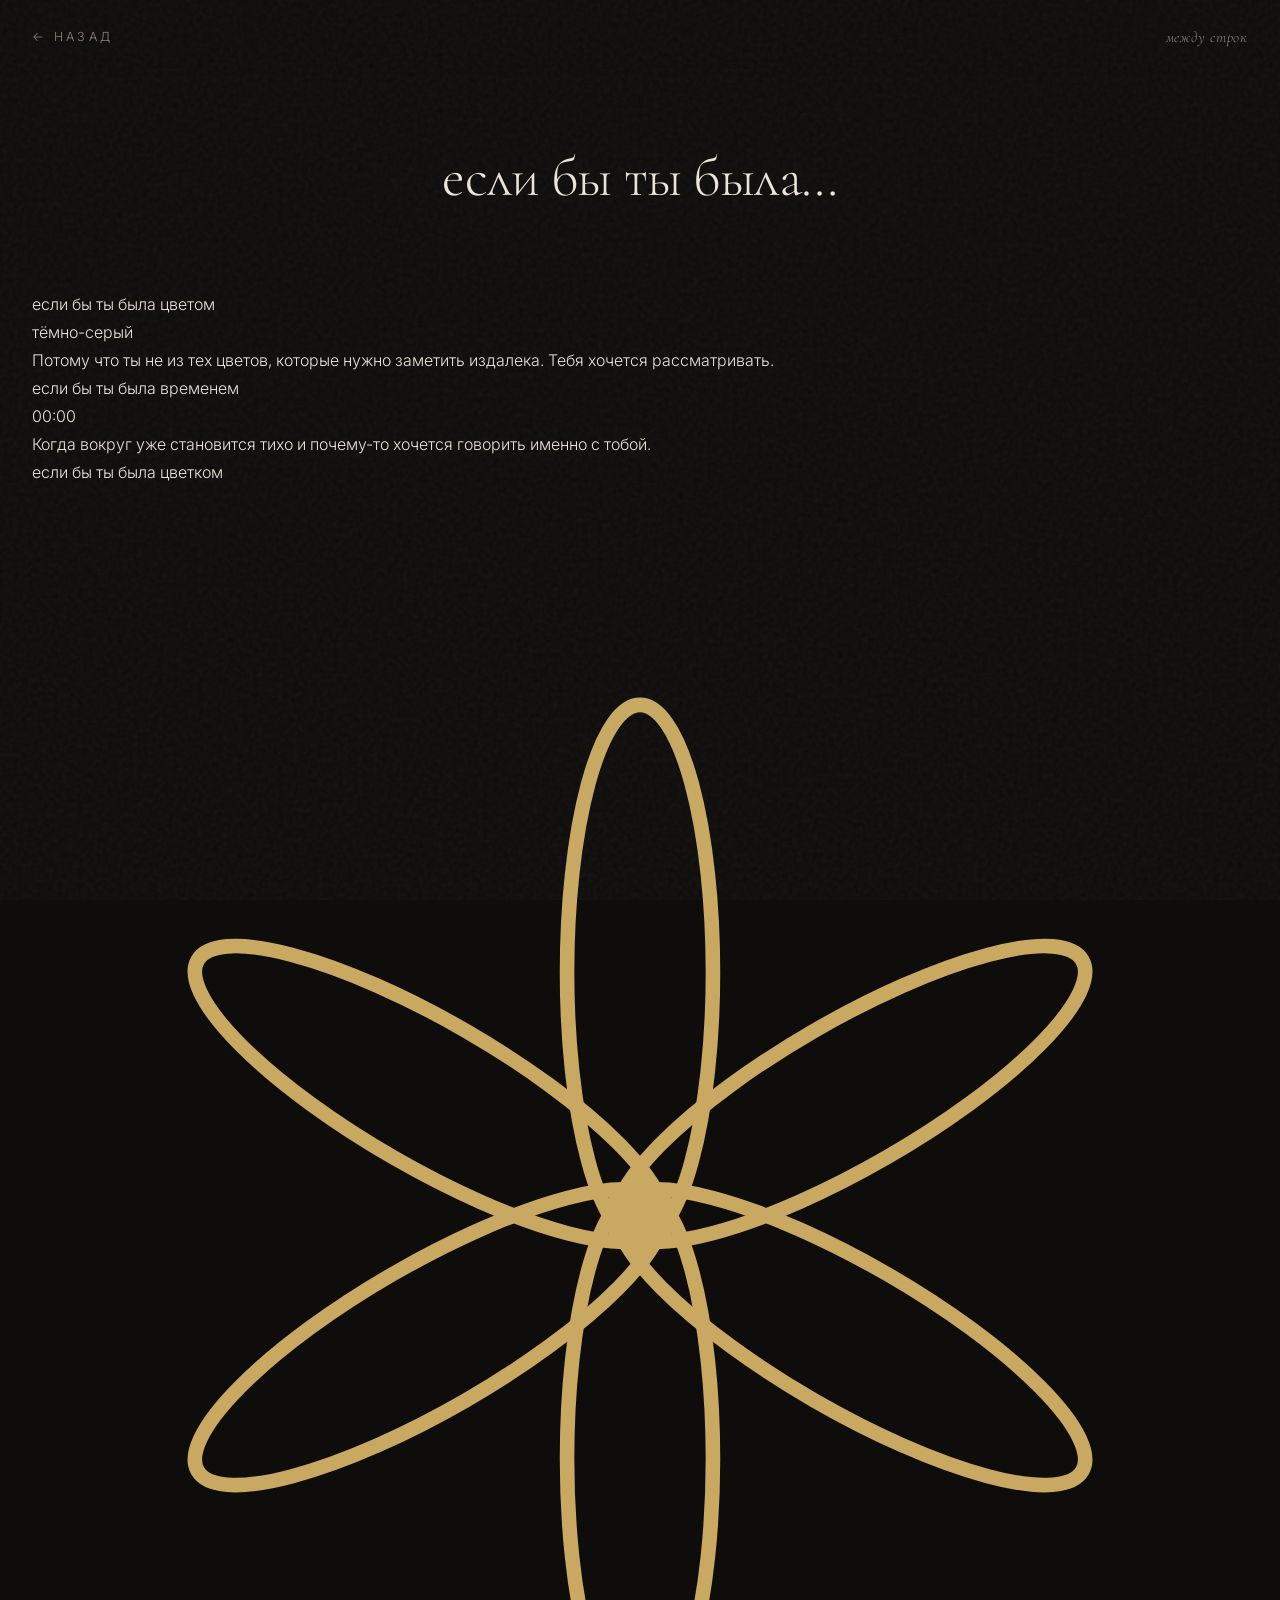
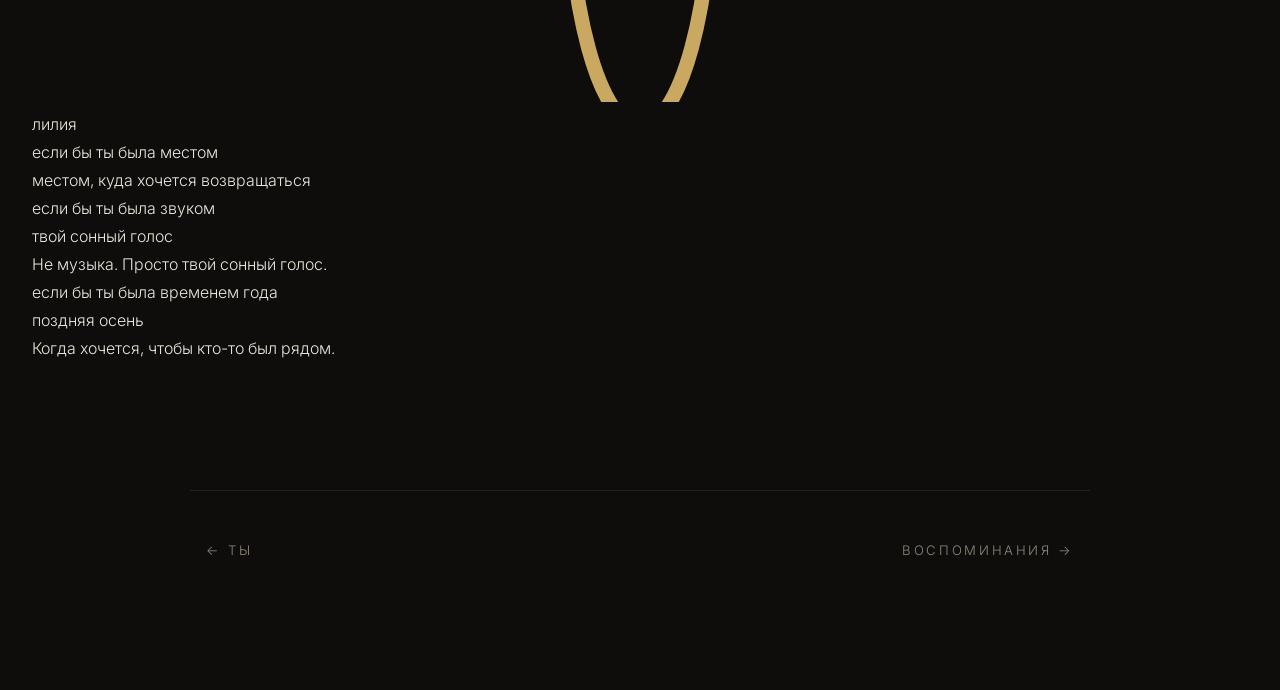
==== pages/my.html @ 0f685ab3 "Create my.html" ====
<!DOCTYPE html>
<html lang="ru">
<head>
<meta charset="UTF-8">
<meta name="viewport" content="width=device-width, initial-scale=1.0">
<title>мы · между строк</title>
<link rel="preconnect" href="https://fonts.googleapis.com">
<link rel="preconnect" href="https://fonts.gstatic.com" crossorigin>
<link href="https://fonts.googleapis.com/css2?family=Cormorant+Garamond:ital,wght@0,300;0,400;0,500;1,300;1,400&family=Inter:wght@300;400&display=swap" rel="stylesheet">
<link rel="stylesheet" href="../style.css">
</head>
<body>

<audio id="bg-music" src="../audio/melody.mp3" loop preload="auto"></audio>

<header class="site-header">
  <a href="../index.html" class="back">← назад</a>
  <span class="brand">между строк</span>
</header>

<main class="page">
  <h1 class="page-title">если бы ты была…</h1>

  <div class="cards-grid">

    <div class="card-ify reveal">
      <div class="q">если бы ты была цветом</div>
      <div class="a">тёмно-серый</div>
      <div class="t">Потому что ты не из тех цветов, которые нужно заметить издалека. Тебя хочется рассматривать.</div>
    </div>

    <div class="card-ify reveal">
      <div class="q">если бы ты была временем</div>
      <div class="a">00:00</div>
      <div class="t">Когда вокруг уже становится тихо и почему-то хочется говорить именно с тобой.</div>
    </div>

    <div class="card-ify reveal" data-lily>
      <div class="q">если бы ты была цветком</div>
      <svg class="lily-svg" viewBox="0 0 100 100">
        <g fill="none" stroke="#c9a961" stroke-width="1.2">
          <ellipse class="petal" cx="50" cy="40" rx="6" ry="22"/>
          <ellipse class="petal" cx="50" cy="40" rx="6" ry="22" transform="rotate(60 50 60)"/>
          <ellipse class="petal" cx="50" cy="40" rx="6" ry="22" transform="rotate(120 50 60)"/>
          <ellipse class="petal" cx="50" cy="40" rx="6" ry="22" transform="rotate(180 50 60)"/>
          <ellipse class="petal" cx="50" cy="40" rx="6" ry="22" transform="rotate(240 50 60)"/>
          <ellipse class="petal" cx="50" cy="40" rx="6" ry="22" transform="rotate(300 50 60)"/>
        </g>
        <circle cx="50" cy="60" r="3" fill="#c9a961"/>
      </svg>
      <div class="a">лилия</div>
    </div>

    <div class="card-ify reveal">
      <div class="q">если бы ты была местом</div>
      <div class="a">местом, куда хочется возвращаться</div>
    </div>

    <div class="card-ify reveal">
      <div class="q">если бы ты была звуком</div>
      <div class="a">твой сонный голос</div>
      <div class="t">Не музыка. Просто твой сонный голос.</div>
    </div>

    <div class="card-ify reveal">
      <div class="q">если бы ты была временем года</div>
      <div class="a">поздняя осень</div>
      <div class="t">Когда хочется, чтобы кто-то был рядом.</div>
    </div>

  </div>

  <nav class="page-nav">
    <a href="ty.html">← ты</a>
    <a href="vospominaniya.html">воспоминания →</a>
  </nav>
</main>

<script src="../audio.js"></script>
<script src="../script.js"></script>
</body>
</html>
---- style.css ----
/* ================= БАЗА ================= */
:root {
  --bg: #0e0d0c;
  --bg-soft: #15130f;
  --text: #ece6db;
  --muted: #8f877a;
  --gold: #c9a961;
  --burgundy: #5c2a35;
  --line: rgba(236, 230, 219, 0.09);
  --serif: 'Cormorant Garamond', Georgia, serif;
  --sans: 'Inter', system-ui, -apple-system, sans-serif;
}

* { margin: 0; padding: 0; box-sizing: border-box; }

html { scroll-behavior: smooth; }

body {
  background: var(--bg);
  color: var(--text);
  font-family: var(--sans);
  font-weight: 300;
  line-height: 1.75;
  overflow-x: hidden;
  -webkit-font-smoothing: antialiased;
  min-height: 100vh;
}

/* Зернистость-плёнка поверх всего */
body::after {
  content: "";
  position: fixed;
  inset: 0;
  pointer-events: none;
  z-index: 9999;
  opacity: 0.05;
  background-image: url("data:image/svg+xml,%3Csvg viewBox='0 0 200 200' xmlns='http://www.w3.org/2000/svg'%3E%3Cfilter id='n'%3E%3CfeTurbulence type='fractalNoise' baseFrequency='0.9' numOctaves='2'/%3E%3C/filter%3E%3Crect width='100%25' height='100%25' filter='url(%23n)'/%3E%3C/svg%3E");
}

a { color: inherit; text-decoration: none; }
button { background: none; border: none; color: inherit; font: inherit; cursor: pointer; }

/* ================= ЗАСТАВКА ================= */
.gate {
  position: fixed;
  inset: 0;
  display: flex;
  align-items: center;
  justify-content: center;
  background: var(--bg);
  z-index: 100;
  transition: opacity 1.4s ease;
}
.gate.fade-out { opacity: 0; pointer-events: none; }

.gate-inner {
  text-align: center;
  padding: 2rem;
  max-width: 640px;
}

.gate-line {
  font-family: var(--serif);
  font-size: clamp(1.1rem, 2.6vw, 1.65rem);
  font-weight: 300;
  font-style: italic;
  color: var(--text);
  opacity: 0;
  filter: blur(6px);
  margin-bottom: 1.2rem;
  letter-spacing: 0.02em;
}
.gate-line.show {
  animation: softAppear 2.2s ease forwards;
}

@keyframes softAppear {
  from { opacity: 0; filter: blur(6px); transform: translateY(6px); }
  to   { opacity: 1; filter: blur(0);  transform: translateY(0); }
}

.gate-btn {
  margin-top: 3rem;
  font-family: var(--serif);
  font-size: 1.15rem;
  letter-spacing: 0.4em;
  text-transform: lowercase;
  color: var(--text);
  opacity: 0;
  padding: 0.6rem 1rem;
}
.gate-btn.show { animation: softAppear 2s ease forwards; }

.gate-btn span {
  display: inline-block;
  transition: opacity 0.5s ease, transform 0.5s ease, filter 0.5s ease;
}
.gate-btn:hover span {
  opacity: 0.3;
  filter: blur(2px);
  transform: translateY(-2px);
}
.gate-btn span:nth-child(1) { transition-delay: 0s; }
.gate-btn span:nth-child(2) { transition-delay: 0.05s; }
.gate-btn span:nth-child(3) { transition-delay: 0.1s; }
.gate-btn span:nth-child(4) { transition-delay: 0.15s; }
.gate-btn span:nth-child(5) { transition-delay: 0.2s; }
.gate-btn span:nth-child(6) { transition-delay: 0.25s; }
.gate-btn span:nth-child(7) { transition-delay: 0.3s; }

/* ================= ГЛАВНАЯ ================= */
.home {
  min-height: 100vh;
  display: flex;
  align-items: center;
  justify-content: center;
  padding: 2rem;
  animation: pageIn 1.6s ease;
}

@keyframes pageIn {
  from { opacity: 0; filter: blur(4px); }
  to   { opacity: 1; filter: blur(0); }
}

.home-inner { text-align: center; }

.home-title {
  font-family: var(--serif);
  font-weight: 300;
  font-size: clamp(3rem, 9vw, 7rem);
  line-height: 1;
  letter-spacing: -0.02em;
  margin-bottom: 3.5rem;
}
.home-title span { display: block; }
.home-title .accent {
  font-style: italic;
  color: var(--gold);
  margin-top: 0.1em;
}

.home-nav {
  display: flex;
  flex-wrap: wrap;
  justify-content: center;
  align-items: center;
  gap: 0.9rem;
  font-size: 0.95rem;
  letter-spacing: 0.15em;
  color: var(--muted);
}

.home-nav a {
  position: relative;
  padding: 0.3rem 0.1rem;
  transition: color 0.4s ease;
}
.home-nav a::after {
  content: "";
  position: absolute;
  left: 0; right: 0; bottom: 0;
  height: 1px;
  background: var(--gold);
  transform: scaleX(0);
  transform-origin: center;
  transition: transform 0.5s ease;
}
.home-nav a:hover { color: var(--text); }
.home-nav a:hover::after { transform: scaleX(1); }

.home-nav .dot { color: rgba(236,230,219,0.25); }

/* ================= ПАСХАЛКИ ================= */
.easter {
  position: fixed;
  color: rgba(236, 230, 219, 0.12);
  font-size: 14px;
  transition: color 0.6s ease, transform 0.6s ease;
  z-index: 50;
}
.easter:hover { color: rgba(201, 169, 97, 0.6); }
.easter.pulse { animation: breathe 1.6s ease-in-out infinite; }

@keyframes breathe {
  0%, 100% { transform: scale(1); opacity: 0.6; }
  50%      { transform: scale(1.4); opacity: 1; }
}

.egg-1 { bottom: 24px; right: 28px; }

/* ================= СЕКРЕТНЫЙ ЭКРАН ================= */
.secret-overlay {
  position: fixed;
  inset: 0;
  background: var(--bg);
  display: flex;
  align-items: center;
  justify-content: center;
  z-index: 200;
  padding: 2rem;
  animation: pageIn 1.2s ease;
}

.secret-inner {
  text-align: center;
  max-width: 560px;
  font-family: var(--serif);
  font-size: clamp(1.1rem, 2.4vw, 1.45rem);
  font-style: italic;
  line-height: 1.9;
  color: var(--text);
}
.secret-inner p { margin-bottom: 1rem; opacity: 0; animation: softAppear 2s ease forwards; }
.secret-inner p:nth-child(1) { animation-delay: 0.3s; }
.secret-inner p:nth-child(2) { animation-delay: 1s; }
.secret-inner p:nth-child(3) { animation-delay: 1.8s; }
.secret-inner p:nth-child(4) { animation-delay: 2.6s; }

.secret-big {
  font-size: clamp(1.6rem, 3.4vw, 2.2rem) !important;
  color: var(--gold);
  margin: 1.5rem 0 !important;
  letter-spacing: 0.02em;
}

.secret-back {
  margin-top: 2.5rem;
  font-family: var(--sans);
  font-size: 0.8rem;
  letter-spacing: 0.25em;
  text-transform: uppercase;
  color: var(--muted);
  transition: color 0.4s ease;
  animation: softAppear 2s ease 3.4s forwards;
  opacity: 0;
}
.secret-back:hover { color: var(--text); }

/* ================= ОБЩЕЕ ДЛЯ ВНУТРЕННИХ СТРАНИЦ ================= */
.page {
  min-height: 100vh;
  padding: 8rem 2rem 6rem;
  animation: pageIn 1.4s ease;
}

.site-header {
  position: fixed;
  top: 0; left: 0; right: 0;
  padding: 1.5rem 2rem;
  display: flex;
  justify-content: space-between;
  align-items: center;
  z-index: 40;
  background: linear-gradient(to bottom, rgba(14,13,12,0.9), transparent);
}

.site-header .back {
  font-size: 0.78rem;
  letter-spacing: 0.25em;
  text-transform: uppercase;
  color: var(--muted);
  transition: color 0.4s ease;
}
.site-header .back:hover { color: var(--gold); }

.site-header .brand {
  font-family: var(--serif);
  font-size: 0.95rem;
  font-style: italic;
  color: var(--muted);
  letter-spacing: 0.05em;
}

.page-title {
  font-family: var(--serif);
  font-size: clamp(2.2rem, 5vw, 3.5rem);
  font-weight: 300;
  text-align: center;
  margin-bottom: 4rem;
  letter-spacing: -0.01em;
}
.page-title em {
  font-style: italic;
  color: var(--gold);
}

/* Появление блоков при скролле */
.reveal {
  opacity: 0;
  transform: translateY(30px);
  transition: opacity 1.2s ease, transform 1.2s ease;
}
.reveal.visible {
  opacity: 1;
  transform: translateY(0);
}

/* Кнопки навигации внизу страницы */
.page-nav {
  display: flex;
  justify-content: space-between;
  gap: 1rem;
  max-width: 900px;
  margin: 8rem auto 2rem;
  padding: 0 1rem;
  font-size: 0.82rem;
  letter-spacing: 0.2em;
  text-transform: uppercase;
  color: var(--muted);
  border-top: 1px solid var(--line);
  padding-top: 3rem;
}
.page-nav a { transition: color 0.4s ease; }
.page-nav a:hover { color: var(--gold); }
.page-nav .empty { visibility: hidden; }

/* ================= МОБИЛЬНАЯ АДАПТАЦИЯ ================= */
@media (max-width: 640px) {
  .page { padding: 6rem 1.2rem 4rem; }
  .site-header { padding: 1.2rem 1.2rem; }
  .home-nav { font-size: 0.85rem; gap: 0.6rem; }
  .page-nav { font-size: 0.7rem; }
}
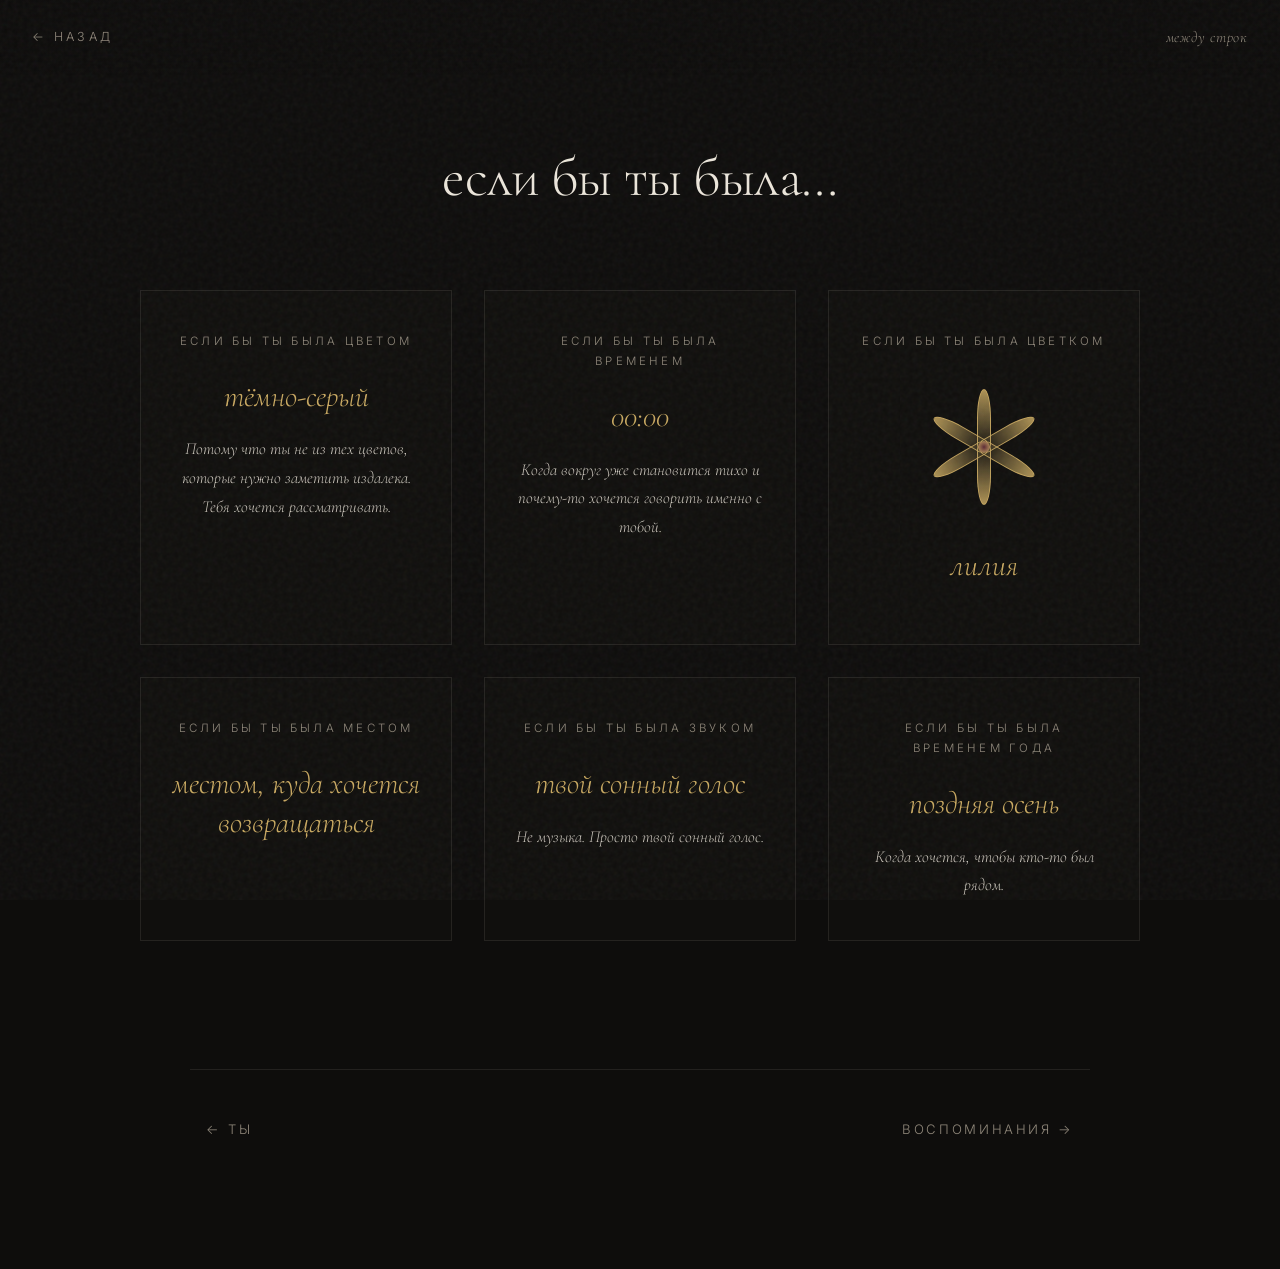
==== commit 08c5888e: "Update my.html" ====
--- a/pages/my.html
+++ b/pages/my.html
@@ -37,17 +37,15 @@
 
     <div class="card-ify reveal" data-lily>
       <div class="q">если бы ты была цветком</div>
-      <svg class="lily-svg" viewBox="0 0 100 100">
-        <g fill="none" stroke="#c9a961" stroke-width="1.2">
-          <ellipse class="petal" cx="50" cy="40" rx="6" ry="22"/>
-          <ellipse class="petal" cx="50" cy="40" rx="6" ry="22" transform="rotate(60 50 60)"/>
-          <ellipse class="petal" cx="50" cy="40" rx="6" ry="22" transform="rotate(120 50 60)"/>
-          <ellipse class="petal" cx="50" cy="40" rx="6" ry="22" transform="rotate(180 50 60)"/>
-          <ellipse class="petal" cx="50" cy="40" rx="6" ry="22" transform="rotate(240 50 60)"/>
-          <ellipse class="petal" cx="50" cy="40" rx="6" ry="22" transform="rotate(300 50 60)"/>
-        </g>
-        <circle cx="50" cy="60" r="3" fill="#c9a961"/>
-      </svg>
+      <div class="lily">
+        <span class="petal"></span>
+        <span class="petal"></span>
+        <span class="petal"></span>
+        <span class="petal"></span>
+        <span class="petal"></span>
+        <span class="petal"></span>
+        <span class="lily-core"></span>
+      </div>
       <div class="a">лилия</div>
     </div>
 
--- a/style.css
+++ b/style.css
@@ -12,7 +12,7 @@
 }
 
 * { margin: 0; padding: 0; box-sizing: border-box; }
-
+[hidden] { display: none !important; }
 html { scroll-behavior: smooth; }
 
 body {
@@ -26,7 +26,6 @@
   min-height: 100vh;
 }
 
-/* Зернистость-плёнка поверх всего */
 body::after {
   content: "";
   position: fixed;
@@ -53,11 +52,7 @@
 }
 .gate.fade-out { opacity: 0; pointer-events: none; }
 
-.gate-inner {
-  text-align: center;
-  padding: 2rem;
-  max-width: 640px;
-}
+.gate-inner { text-align: center; padding: 2rem; max-width: 640px; }
 
 .gate-line {
   font-family: var(--serif);
@@ -70,9 +65,7 @@
   margin-bottom: 1.2rem;
   letter-spacing: 0.02em;
 }
-.gate-line.show {
-  animation: softAppear 2.2s ease forwards;
-}
+.gate-line.show { animation: softAppear 2.2s ease forwards; }
 
 @keyframes softAppear {
   from { opacity: 0; filter: blur(6px); transform: translateY(6px); }
@@ -84,7 +77,6 @@
   font-family: var(--serif);
   font-size: 1.15rem;
   letter-spacing: 0.4em;
-  text-transform: lowercase;
   color: var(--text);
   opacity: 0;
   padding: 0.6rem 1rem;
@@ -163,12 +155,10 @@
   height: 1px;
   background: var(--gold);
   transform: scaleX(0);
-  transform-origin: center;
   transition: transform 0.5s ease;
 }
 .home-nav a:hover { color: var(--text); }
 .home-nav a:hover::after { transform: scaleX(1); }
-
 .home-nav .dot { color: rgba(236,230,219,0.25); }
 
 /* ================= ПАСХАЛКИ ================= */
@@ -237,7 +227,7 @@
 }
 .secret-back:hover { color: var(--text); }
 
-/* ================= ОБЩЕЕ ДЛЯ ВНУТРЕННИХ СТРАНИЦ ================= */
+/* ================= ВНУТРЕННИЕ СТРАНИЦЫ ================= */
 .page {
   min-height: 100vh;
   padding: 8rem 2rem 6rem;
@@ -280,45 +270,545 @@
   margin-bottom: 4rem;
   letter-spacing: -0.01em;
 }
-.page-title em {
-  font-style: italic;
-  color: var(--gold);
-}
-
-/* Появление блоков при скролле */
+.page-title em { font-style: italic; color: var(--gold); }
+
 .reveal {
   opacity: 0;
   transform: translateY(30px);
   transition: opacity 1.2s ease, transform 1.2s ease;
 }
-.reveal.visible {
-  opacity: 1;
-  transform: translateY(0);
-}
-
-/* Кнопки навигации внизу страницы */
+.reveal.visible { opacity: 1; transform: translateY(0); }
+
 .page-nav {
   display: flex;
   justify-content: space-between;
   gap: 1rem;
   max-width: 900px;
   margin: 8rem auto 2rem;
-  padding: 0 1rem;
+  padding: 3rem 1rem 0;
   font-size: 0.82rem;
   letter-spacing: 0.2em;
   text-transform: uppercase;
   color: var(--muted);
   border-top: 1px solid var(--line);
-  padding-top: 3rem;
 }
 .page-nav a { transition: color 0.4s ease; }
 .page-nav a:hover { color: var(--gold); }
 .page-nav .empty { visibility: hidden; }
 
-/* ================= МОБИЛЬНАЯ АДАПТАЦИЯ ================= */
+/* ================= СТРАНИЦА «ТЫ» ================= */
+.words-cloud {
+  position: relative;
+  max-width: 900px;
+  min-height: 60vh;
+  margin: 0 auto;
+  display: flex;
+  flex-wrap: wrap;
+  justify-content: center;
+  align-items: center;
+  gap: 2rem 3rem;
+  padding: 2rem;
+}
+
+.word-item {
+  font-family: var(--serif);
+  font-size: clamp(1.4rem, 3vw, 2.2rem);
+  font-style: italic;
+  color: var(--text);
+  padding: 0.4rem 0.6rem;
+  border-bottom: 1px solid transparent;
+  transition: color 0.5s ease, border-color 0.5s ease, transform 0.5s ease;
+  cursor: pointer;
+}
+.word-item:hover {
+  color: var(--gold);
+  border-color: var(--gold);
+  transform: translateY(-3px);
+}
+.word-item:nth-child(1) { transform: rotate(-3deg); }
+.word-item:nth-child(2) { transform: rotate(2deg); }
+.word-item:nth-child(3) { transform: rotate(-1deg); }
+.word-item:nth-child(4) { transform: rotate(3deg); }
+.word-item:nth-child(5) { transform: rotate(-2deg); }
+.word-item:nth-child(6) { transform: rotate(1deg); }
+
+.word-modal {
+  position: fixed;
+  inset: 0;
+  background: rgba(14,13,12,0.97);
+  z-index: 150;
+  display: flex;
+  justify-content: center;
+  padding: 3rem 1.5rem;
+  overflow-y: auto;
+  animation: pageIn 0.9s ease;
+}
+
+.word-modal-inner {
+  margin: auto;
+  max-width: 640px;
+  width: 100%;
+  text-align: center;
+}
+.word-modal-inner h2 {
+  font-family: var(--serif);
+  font-style: italic;
+  font-size: clamp(1.5rem, 3vw, 2rem);
+  color: var(--gold);
+  margin-bottom: 1.5rem;
+  font-weight: 400;
+}
+.word-modal-inner p {
+  font-family: var(--serif);
+  font-size: clamp(1rem, 2.2vw, 1.25rem);
+  font-style: italic;
+  line-height: 1.8;
+  color: var(--text);
+  margin-bottom: 0.9rem;
+}
+.word-video,
+.word-image {
+  max-width: 220px;
+  max-height: 40vh;
+  width: auto;
+  height: auto;
+  object-fit: contain;
+  border-radius: 6px;
+  margin: 1rem auto;
+  display: block;
+  box-shadow: 0 12px 45px rgba(0,0,0,0.65);
+}
+.word-modal-close {
+  margin-top: 2rem;
+  font-size: 0.78rem;
+  letter-spacing: 0.25em;
+  text-transform: uppercase;
+  color: var(--muted);
+  transition: color 0.4s ease;
+  padding: 0.7rem 1.2rem;
+  border: 1px solid var(--line);
+  border-radius: 2px;
+}
+.word-modal-close:hover { color: var(--gold); border-color: var(--gold); }
+
+/* ================= СТРАНИЦА «МЫ» ================= */
+.cards-grid {
+  max-width: 1000px;
+  margin: 0 auto;
+  display: grid;
+  grid-template-columns: repeat(auto-fit, minmax(280px, 1fr));
+  gap: 2rem;
+}
+
+.card-ify {
+  border: 1px solid var(--line);
+  padding: 2.5rem 1.8rem;
+  text-align: center;
+  transition: border-color 0.5s ease, transform 0.5s ease;
+  background: rgba(21,19,15,0.4);
+}
+.card-ify:hover { border-color: rgba(201,169,97,0.4); transform: translateY(-4px); }
+
+.card-ify .q {
+  font-size: 0.72rem;
+  letter-spacing: 0.28em;
+  text-transform: uppercase;
+  color: var(--muted);
+  margin-bottom: 1.6rem;
+}
+.card-ify .a {
+  font-family: var(--serif);
+  font-size: clamp(1.4rem, 2.8vw, 1.9rem);
+  font-style: italic;
+  color: var(--gold);
+  margin-bottom: 1.2rem;
+  line-height: 1.3;
+}
+.card-ify .t {
+  font-family: var(--serif);
+  font-size: 1.05rem;
+  font-style: italic;
+  color: var(--text);
+  opacity: 0.85;
+  line-height: 1.7;
+}
+
+/* ================= ЛИЛИЯ ================= */
+.lily {
+  position: relative;
+  width: 140px;
+  height: 140px;
+  margin: 0.5rem auto 1.8rem;
+}
+.lily .petal {
+  position: absolute;
+  left: 50%;
+  top: 50%;
+  width: 14px;
+  height: 58px;
+  margin-left: -7px;
+  margin-top: -58px;
+  background: linear-gradient(to top, rgba(201,169,97,0.05), rgba(201,169,97,0.85));
+  border: 1px solid rgba(201,169,97,0.9);
+  border-radius: 50% 50% 6% 6%;
+  transform-origin: 50% 100%;
+  transform: rotate(var(--angle, 0deg)) scale(0.08);
+  opacity: 0;
+  transition: transform 1.8s cubic-bezier(.34,.1,.2,1), opacity 1.4s ease;
+}
+.lily .petal:nth-child(1) { --angle: 0deg; }
+.lily .petal:nth-child(2) { --angle: 60deg; }
+.lily .petal:nth-child(3) { --angle: 120deg; }
+.lily .petal:nth-child(4) { --angle: 180deg; }
+.lily .petal:nth-child(5) { --angle: 240deg; }
+.lily .petal:nth-child(6) { --angle: 300deg; }
+
+.card-ify.lily-open .petal {
+  transform: rotate(var(--angle, 0deg)) scale(1);
+  opacity: 1;
+}
+.card-ify.lily-open .petal:nth-child(1) { transition-delay: 0s; }
+.card-ify.lily-open .petal:nth-child(2) { transition-delay: 0.12s; }
+.card-ify.lily-open .petal:nth-child(3) { transition-delay: 0.24s; }
+.card-ify.lily-open .petal:nth-child(4) { transition-delay: 0.36s; }
+.card-ify.lily-open .petal:nth-child(5) { transition-delay: 0.48s; }
+.card-ify.lily-open .petal:nth-child(6) { transition-delay: 0.6s; }
+
+.lily .lily-core {
+  position: absolute;
+  left: 50%;
+  top: 50%;
+  width: 12px;
+  height: 12px;
+  margin: -6px 0 0 -6px;
+  border-radius: 50%;
+  background: radial-gradient(circle, #5c2a35 0%, #c9a961 100%);
+  transform: scale(0);
+  transition: transform 0.9s ease 0.9s;
+}
+.card-ify.lily-open .lily-core { transform: scale(1); }
+
+/* ================= СТРАНИЦА «ВОСПОМИНАНИЯ» ================= */
+.section-block {
+  max-width: 900px;
+  margin: 0 auto 8rem;
+  padding: 0 1rem;
+}
+.section-heading {
+  font-family: var(--serif);
+  font-style: italic;
+  font-size: clamp(1.6rem, 3vw, 2.2rem);
+  color: var(--gold);
+  text-align: center;
+  margin-bottom: 3rem;
+  font-weight: 400;
+}
+
+.polaroids {
+  display: flex;
+  flex-wrap: wrap;
+  justify-content: center;
+  gap: 3rem 2rem;
+}
+
+.polaroid {
+  width: 240px;
+  height: 300px;
+  perspective: 1200px;
+  cursor: pointer;
+}
+.polaroid-inner {
+  position: relative;
+  width: 100%;
+  height: 100%;
+  transition: transform 1s cubic-bezier(.4,.2,.2,1);
+  transform-style: preserve-3d;
+}
+.polaroid.flipped .polaroid-inner { transform: rotateY(180deg); }
+
+.polaroid-face {
+  position: absolute;
+  inset: 0;
+  backface-visibility: hidden;
+  background: #efe9dd;
+  color: #1c1a17;
+  padding: 1.4rem;
+  display: flex;
+  flex-direction: column;
+  justify-content: space-between;
+  box-shadow: 0 12px 40px rgba(0,0,0,0.5);
+  font-family: var(--serif);
+}
+.polaroid-front .date {
+  font-size: 0.85rem;
+  letter-spacing: 0.2em;
+  color: #6b6258;
+}
+.polaroid-front .hint {
+  font-style: italic;
+  font-size: 1.3rem;
+  text-align: center;
+  color: #3a352d;
+}
+.polaroid-back { transform: rotateY(180deg); }
+.polaroid-back p {
+  font-style: italic;
+  font-size: 1.05rem;
+  line-height: 1.6;
+  color: #2b2721;
+  margin: auto 0;
+}
+
+.polaroid:nth-child(1) { transform: rotate(-4deg); }
+.polaroid:nth-child(2) { transform: rotate(3deg); }
+.polaroid:nth-child(3) { transform: rotate(-2deg); }
+.polaroid:nth-child(4) { transform: rotate(4deg); }
+
+.unspeakable {
+  text-align: center;
+  font-family: var(--serif);
+  font-size: clamp(1.1rem, 2.2vw, 1.5rem);
+  font-style: italic;
+  line-height: 2;
+  color: var(--text);
+  max-width: 600px;
+  margin: 0 auto;
+}
+.unspeakable p { opacity: 0; transition: opacity 2s ease; margin-bottom: 1rem; }
+.unspeakable p.show { opacity: 1; }
+.unspeakable .loud {
+  font-size: clamp(1.4rem, 3vw, 2rem);
+  color: var(--gold);
+  margin: 2.5rem 0;
+}
+
+.scattered-words {
+  display: flex;
+  flex-wrap: wrap;
+  justify-content: center;
+  gap: 1.4rem 2.2rem;
+  margin-top: 4rem;
+  max-width: 700px;
+  margin-left: auto;
+  margin-right: auto;
+}
+.scattered-words span {
+  font-family: var(--serif);
+  font-style: italic;
+  font-size: 1.1rem;
+  color: var(--muted);
+  opacity: 0;
+  transition: opacity 1.5s ease;
+}
+.scattered-words span.show { opacity: 1; }
+.scattered-words span:nth-child(odd) { transform: rotate(-3deg); }
+.scattered-words span:nth-child(even) { transform: rotate(2deg); }
+
+.whispers {
+  text-align: center;
+  font-family: var(--serif);
+  font-style: italic;
+  font-size: clamp(1.1rem, 2.4vw, 1.5rem);
+  line-height: 2.4;
+  color: var(--text);
+}
+.whispers p {
+  opacity: 0;
+  transition: opacity 1.8s ease, filter 1.8s ease;
+  filter: blur(3px);
+  margin-bottom: 0.4rem;
+}
+.whispers p.show { opacity: 1; filter: blur(0); }
+.whispers .final {
+  margin-top: 3rem;
+  font-size: clamp(0.95rem, 1.8vw, 1.15rem);
+  color: var(--muted);
+}
+
+.museum {
+  max-width: 620px;
+  margin: 0 auto;
+  border: 1px solid rgba(201,169,97,0.35);
+  padding: 4rem 2rem;
+  text-align: center;
+  background: rgba(21,19,15,0.5);
+}
+.museum .phrase {
+  font-family: var(--serif);
+  font-style: italic;
+  font-size: clamp(1.2rem, 2.4vw, 1.6rem);
+  line-height: 1.7;
+  color: var(--text);
+  margin-bottom: 2rem;
+}
+.museum .meta {
+  font-size: 0.72rem;
+  letter-spacing: 0.28em;
+  text-transform: uppercase;
+  color: var(--muted);
+}
+
+.envelope-wrap {
+  display: flex;
+  justify-content: center;
+  margin-bottom: 3rem;
+}
+.envelope {
+  width: 280px;
+  height: 180px;
+  position: relative;
+  cursor: pointer;
+  transition: transform 0.8s ease;
+}
+.envelope:hover { transform: translateY(-4px); }
+
+.env-body {
+  position: absolute;
+  inset: 0;
+  background: #efe9dd;
+  border-radius: 2px;
+  box-shadow: 0 15px 40px rgba(0,0,0,0.5);
+}
+.env-flap {
+  position: absolute;
+  top: 0; left: 0; right: 0;
+  height: 0;
+  border-left: 140px solid transparent;
+  border-right: 140px solid transparent;
+  border-top: 90px solid #d8cdb8;
+  transform-origin: top;
+  transition: transform 1s ease;
+  z-index: 2;
+}
+.envelope.open .env-flap { transform: rotateX(180deg); }
+
+.env-label {
+  position: absolute;
+  bottom: 18px;
+  left: 0; right: 0;
+  text-align: center;
+  font-size: 0.68rem;
+  letter-spacing: 0.24em;
+  text-transform: uppercase;
+  color: #6b6258;
+  font-family: var(--sans);
+  z-index: 3;
+}
+
+.letter-content {
+  max-width: 620px;
+  margin: 0 auto;
+  padding: 0 2.5rem;
+  background: rgba(21,19,15,0.6);
+  border-left: 2px solid var(--gold);
+  font-family: var(--serif);
+  font-style: italic;
+  font-size: clamp(1rem, 2vw, 1.2rem);
+  line-height: 1.9;
+  color: var(--text);
+  opacity: 0;
+  max-height: 0;
+  overflow: hidden;
+  transition: opacity 1.4s ease, max-height 1.4s ease, padding 1.4s ease;
+}
+.letter-content.show {
+  opacity: 1;
+  max-height: 1200px;
+  padding-top: 2.5rem;
+  padding-bottom: 2.5rem;
+}
+.letter-content p { margin-bottom: 1.2rem; }
+.letter-content .stamp {
+  margin-top: 2rem;
+  text-align: right;
+  font-size: 0.85rem;
+  letter-spacing: 0.15em;
+  color: var(--muted);
+}
+
+/* ================= СТРАНИЦА «ПИСЬМО» ================= */
+.unsaid {
+  max-width: 640px;
+  margin: 0 auto 6rem;
+  text-align: center;
+  font-family: var(--serif);
+  font-style: italic;
+  font-size: clamp(1.1rem, 2.4vw, 1.5rem);
+  line-height: 2.2;
+}
+.unsaid p {
+  opacity: 0;
+  filter: blur(3px);
+  transition: opacity 2s ease, filter 2s ease;
+  margin-bottom: 0.6rem;
+}
+.unsaid p.show { opacity: 1; filter: blur(0); }
+.unsaid .lead { color: var(--muted); margin-bottom: 1.6rem; }
+
+.final-letter {
+  max-width: 660px;
+  margin: 0 auto;
+  font-family: var(--serif);
+  font-size: clamp(1.05rem, 2vw, 1.25rem);
+  line-height: 1.9;
+  color: var(--text);
+  text-align: left;
+}
+.final-letter p { margin-bottom: 1.6rem; opacity: 0; transition: opacity 1.8s ease; }
+.final-letter p.show { opacity: 1; }
+.final-letter .sign { text-align: right; margin-top: 2rem; font-style: italic; }
+.final-letter .heart {
+  display: inline-block;
+  width: 16px;
+  height: 16px;
+  vertical-align: middle;
+  margin-left: 4px;
+  fill: var(--burgundy);
+}
+
+.the-end {
+  text-align: center;
+  margin-top: 6rem;
+  font-size: 0.72rem;
+  letter-spacing: 0.4em;
+  text-transform: uppercase;
+  color: var(--muted);
+  opacity: 0.7;
+}
+
+.petals {
+  position: fixed;
+  inset: 0;
+  pointer-events: none;
+  z-index: 5;
+  overflow: hidden;
+}
+.petal {
+  position: absolute;
+  top: -30px;
+  width: 8px;
+  height: 8px;
+  background: #ece6db;
+  border-radius: 50% 0 50% 0;
+  opacity: 0.35;
+  animation: fall linear infinite;
+}
+
+@keyframes fall {
+  0% { transform: translateY(0) rotate(0deg); opacity: 0; }
+  10% { opacity: 0.5; }
+  90% { opacity: 0.3; }
+  100% { transform: translateY(110vh) rotate(360deg); opacity: 0; }
+}
+
+/* ================= МОБИЛЬНАЯ ================= */
 @media (max-width: 640px) {
   .page { padding: 6rem 1.2rem 4rem; }
   .site-header { padding: 1.2rem 1.2rem; }
   .home-nav { font-size: 0.85rem; gap: 0.6rem; }
   .page-nav { font-size: 0.7rem; }
-}
+  .polaroid { width: 200px; height: 260px; }
+  .word-video { max-width: 180px; max-height: 35vh; }
+  .lily { width: 110px; height: 110px; }
+  .lily .petal { height: 46px; margin-top: -46px; }
+}
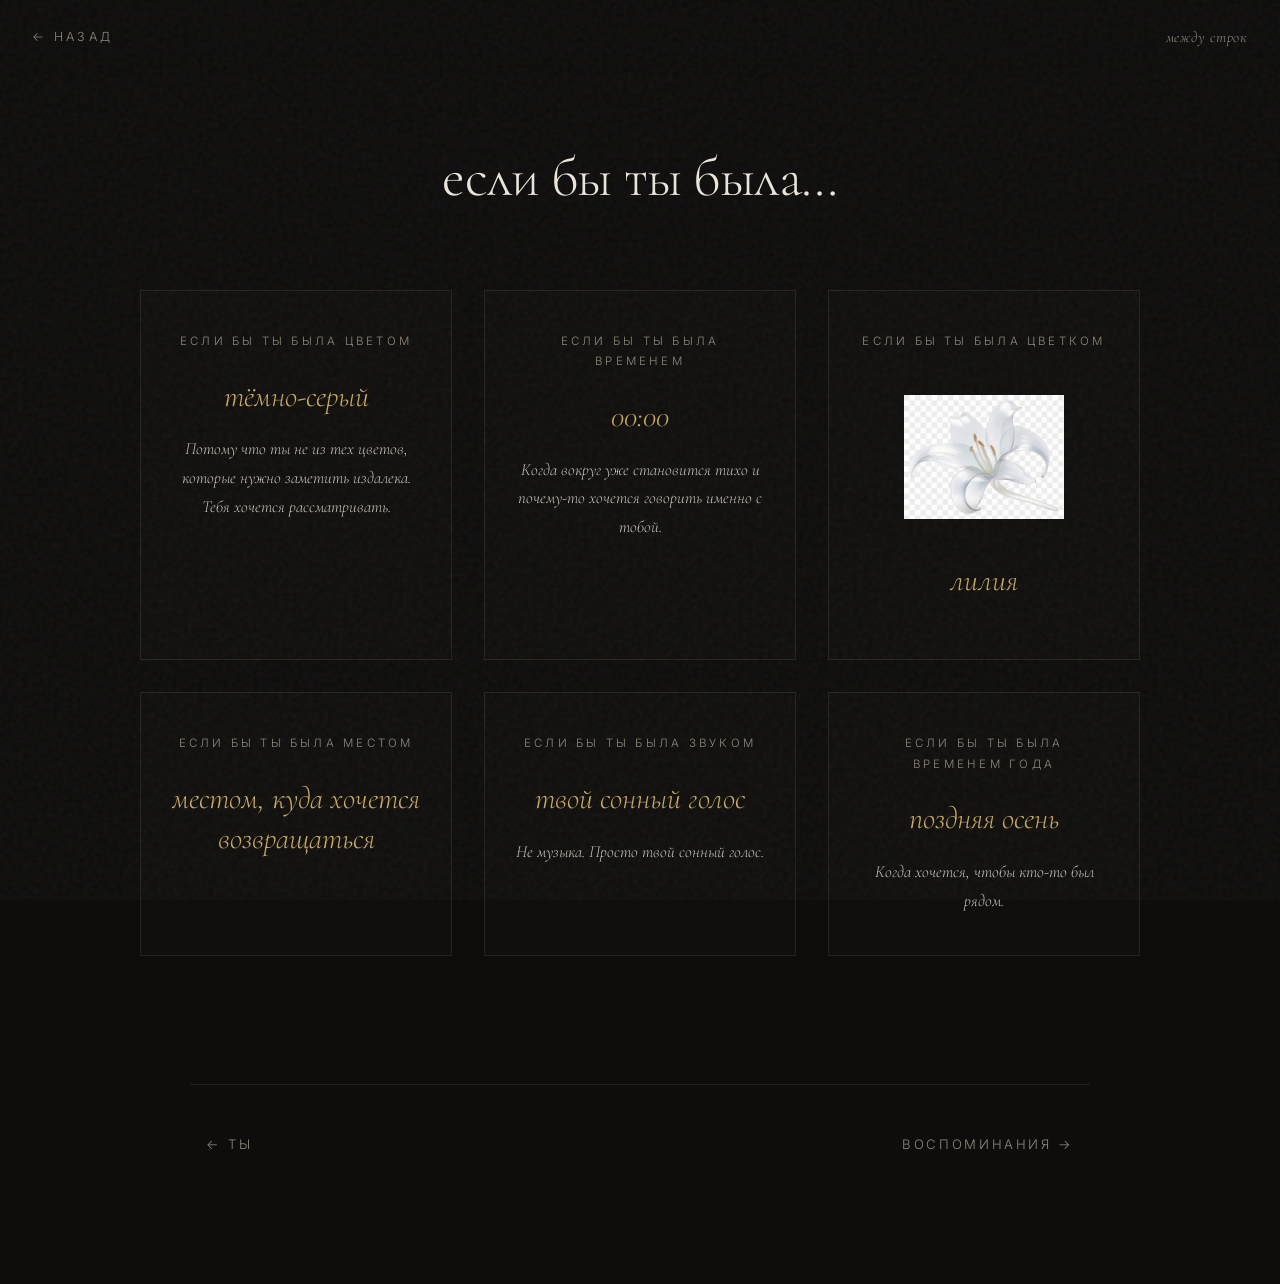
==== commit 650a8802: "Update my.html" ====
--- a/pages/my.html
+++ b/pages/my.html
@@ -37,15 +37,7 @@
 
     <div class="card-ify reveal" data-lily>
       <div class="q">если бы ты была цветком</div>
-      <div class="lily">
-        <span class="petal"></span>
-        <span class="petal"></span>
-        <span class="petal"></span>
-        <span class="petal"></span>
-        <span class="petal"></span>
-        <span class="petal"></span>
-        <span class="lily-core"></span>
-      </div>
+      <div class="lily"></div>
       <div class="a">лилия</div>
     </div>
 
--- a/style.css
+++ b/style.css
@@ -164,8 +164,8 @@
 /* ================= ПАСХАЛКИ ================= */
 .easter {
   position: fixed;
-  color: rgba(236, 230, 219, 0.12);
-  font-size: 14px;
+  color: rgba(236, 230, 219, 0.55);
+  font-size: 16px;
   transition: color 0.6s ease, transform 0.6s ease;
   z-index: 50;
 }
@@ -433,60 +433,25 @@
   line-height: 1.7;
 }
 
+
 /* ================= ЛИЛИЯ ================= */
 .lily {
-  position: relative;
-  width: 140px;
-  height: 140px;
-  margin: 0.5rem auto 1.8rem;
-}
-.lily .petal {
-  position: absolute;
-  left: 50%;
-  top: 50%;
-  width: 14px;
-  height: 58px;
-  margin-left: -7px;
-  margin-top: -58px;
-  background: linear-gradient(to top, rgba(201,169,97,0.05), rgba(201,169,97,0.85));
-  border: 1px solid rgba(201,169,97,0.9);
-  border-radius: 50% 50% 6% 6%;
-  transform-origin: 50% 100%;
-  transform: rotate(var(--angle, 0deg)) scale(0.08);
-  opacity: 0;
-  transition: transform 1.8s cubic-bezier(.34,.1,.2,1), opacity 1.4s ease;
-}
-.lily .petal:nth-child(1) { --angle: 0deg; }
-.lily .petal:nth-child(2) { --angle: 60deg; }
-.lily .petal:nth-child(3) { --angle: 120deg; }
-.lily .petal:nth-child(4) { --angle: 180deg; }
-.lily .petal:nth-child(5) { --angle: 240deg; }
-.lily .petal:nth-child(6) { --angle: 300deg; }
-
-.card-ify.lily-open .petal {
-  transform: rotate(var(--angle, 0deg)) scale(1);
+  display: block;
+  width: 160px;
+  height: 160px;
+  margin: 0.5rem auto 1.5rem;
+  background-image: url("images/lily.png");
+  background-size: contain;
+  background-position: center;
+  background-repeat: no-repeat;
+  transform: scale(0.1) rotate(-10deg);
+  opacity: 0;
+  transition: transform 2.2s cubic-bezier(.34,.1,.2,1), opacity 1.6s ease;
+}
+.card-ify.lily-open .lily {
+  transform: scale(1) rotate(0deg);
   opacity: 1;
 }
-.card-ify.lily-open .petal:nth-child(1) { transition-delay: 0s; }
-.card-ify.lily-open .petal:nth-child(2) { transition-delay: 0.12s; }
-.card-ify.lily-open .petal:nth-child(3) { transition-delay: 0.24s; }
-.card-ify.lily-open .petal:nth-child(4) { transition-delay: 0.36s; }
-.card-ify.lily-open .petal:nth-child(5) { transition-delay: 0.48s; }
-.card-ify.lily-open .petal:nth-child(6) { transition-delay: 0.6s; }
-
-.lily .lily-core {
-  position: absolute;
-  left: 50%;
-  top: 50%;
-  width: 12px;
-  height: 12px;
-  margin: -6px 0 0 -6px;
-  border-radius: 50%;
-  background: radial-gradient(circle, #5c2a35 0%, #c9a961 100%);
-  transform: scale(0);
-  transition: transform 0.9s ease 0.9s;
-}
-.card-ify.lily-open .lily-core { transform: scale(1); }
 
 /* ================= СТРАНИЦА «ВОСПОМИНАНИЯ» ================= */
 .section-block {
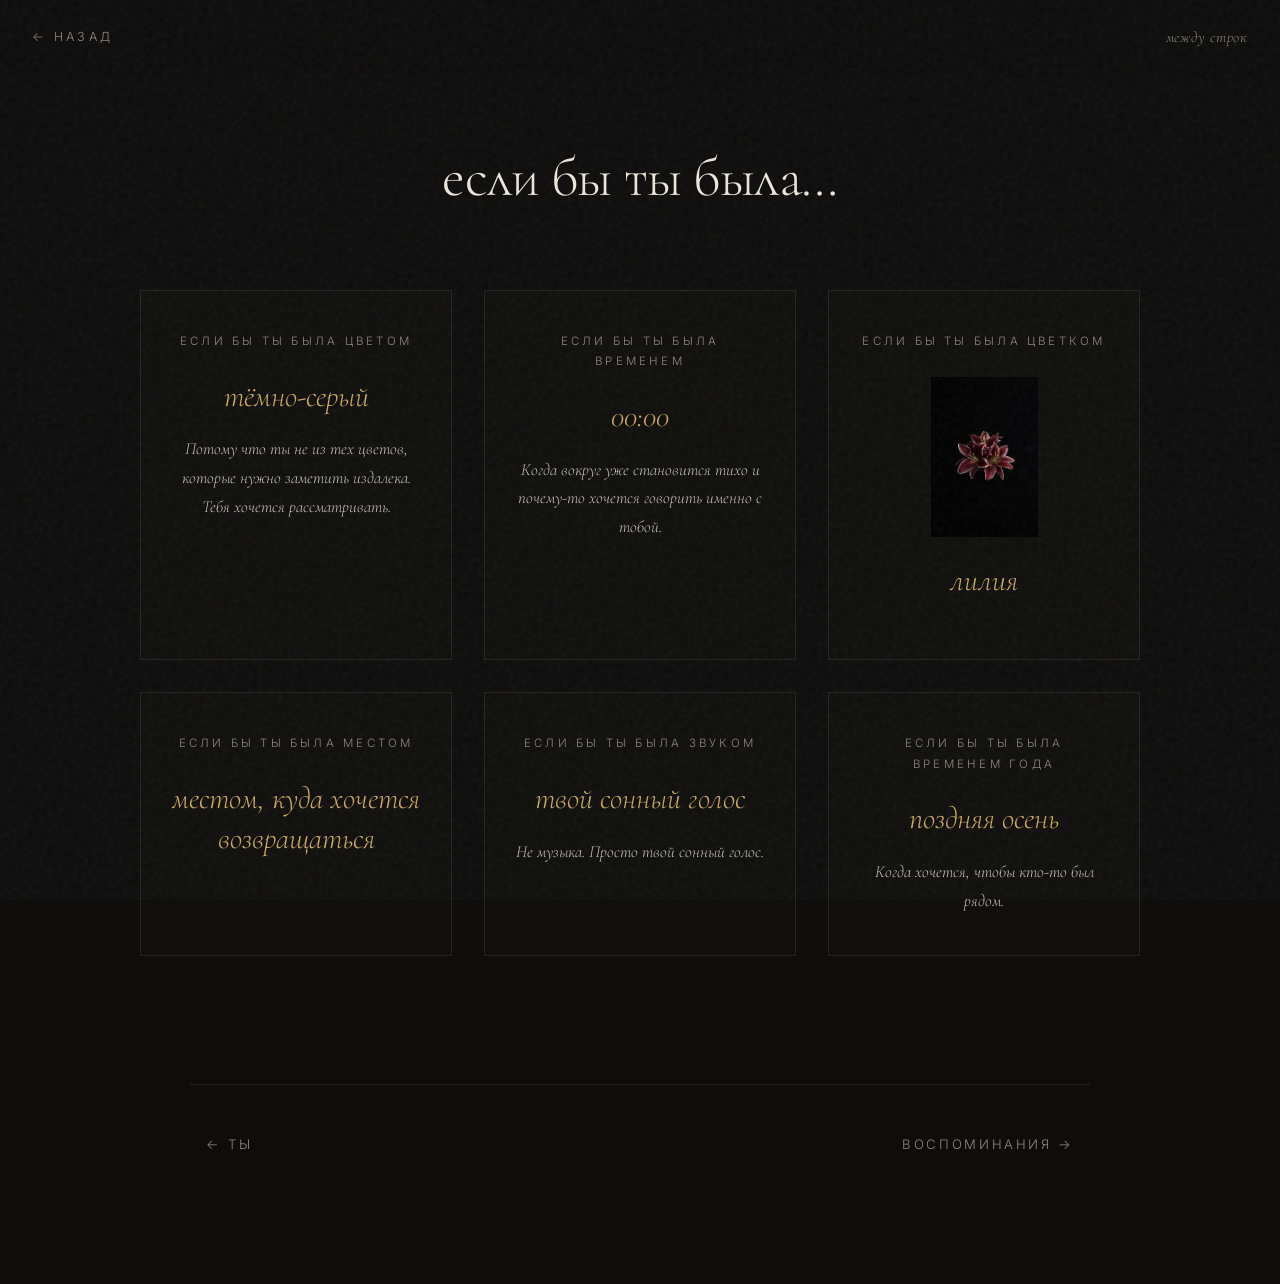
==== commit 484ed3a9: "Update my.html" ====
--- a/pages/my.html
+++ b/pages/my.html
@@ -35,7 +35,7 @@
       <div class="t">Когда вокруг уже становится тихо и почему-то хочется говорить именно с тобой.</div>
     </div>
 
-    <div class="card-ify reveal" data-lily>
+       <div class="card-ify reveal" data-lily>
       <div class="q">если бы ты была цветком</div>
       <div class="lily"></div>
       <div class="a">лилия</div>
--- a/style.css
+++ b/style.css
@@ -440,7 +440,7 @@
   width: 160px;
   height: 160px;
   margin: 0.5rem auto 1.5rem;
-  background-image: url("images/lily.png");
+  background-image: url("images/lily.jpg");
   background-size: contain;
   background-position: center;
   background-repeat: no-repeat;
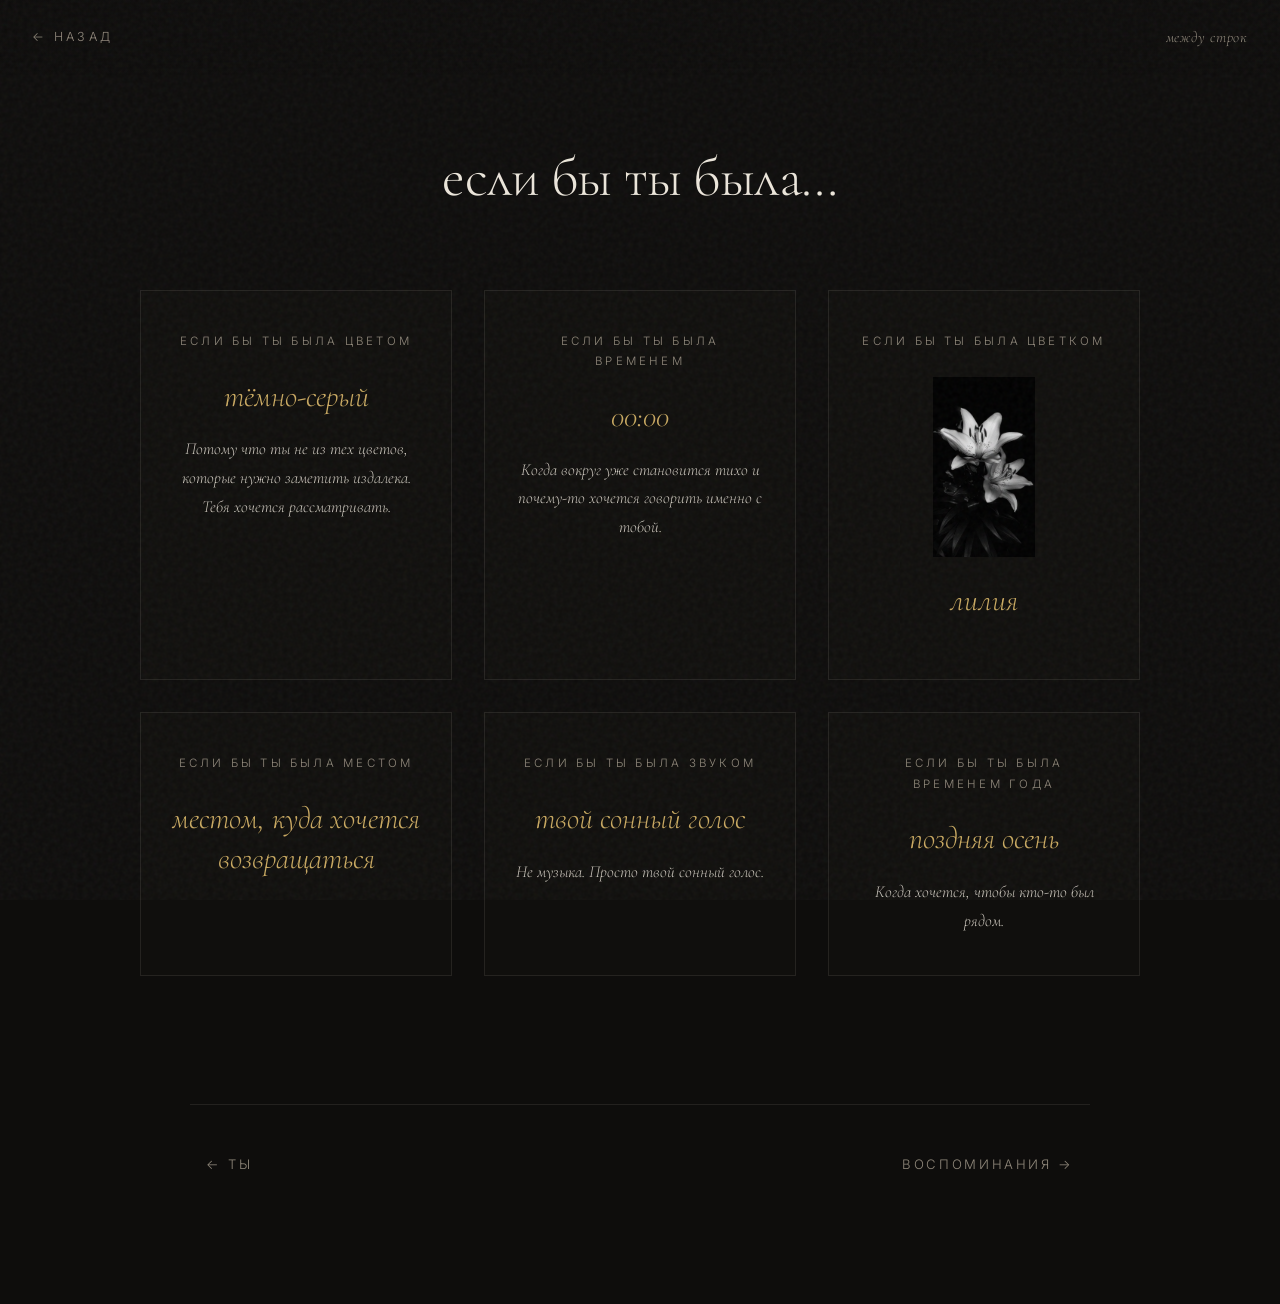
==== commit 1b7a53d5: "Update my.html" ====
--- a/pages/my.html
+++ b/pages/my.html
@@ -35,9 +35,9 @@
       <div class="t">Когда вокруг уже становится тихо и почему-то хочется говорить именно с тобой.</div>
     </div>
 
-       <div class="card-ify reveal" data-lily>
+          <div class="card-ify reveal">
       <div class="q">если бы ты была цветком</div>
-      <div class="lily"></div>
+      <img src="../images/lily.jpg" alt="лилия" style="display:block; width:180px; height:180px; margin:1rem auto 1.5rem; object-fit:contain;">
       <div class="a">лилия</div>
     </div>
 
--- a/style.css
+++ b/style.css
@@ -435,22 +435,19 @@
 
 
 /* ================= ЛИЛИЯ ================= */
-.lily {
+.lily-img {
   display: block;
   width: 160px;
   height: 160px;
   margin: 0.5rem auto 1.5rem;
-  background-image: url("images/lily.jpg");
-  background-size: contain;
-  background-position: center;
-  background-repeat: no-repeat;
-  transform: scale(0.1) rotate(-10deg);
-  opacity: 0;
-  transition: transform 2.2s cubic-bezier(.34,.1,.2,1), opacity 1.6s ease;
-}
-.card-ify.lily-open .lily {
-  transform: scale(1) rotate(0deg);
+  object-fit: contain;
+  opacity: 0;
+  transform: scale(0.6);
+  transition: opacity 1.6s ease, transform 2s cubic-bezier(.34,.1,.2,1);
+}
+.reveal.visible .lily-img {
   opacity: 1;
+  transform: scale(1);
 }
 
 /* ================= СТРАНИЦА «ВОСПОМИНАНИЯ» ================= */
